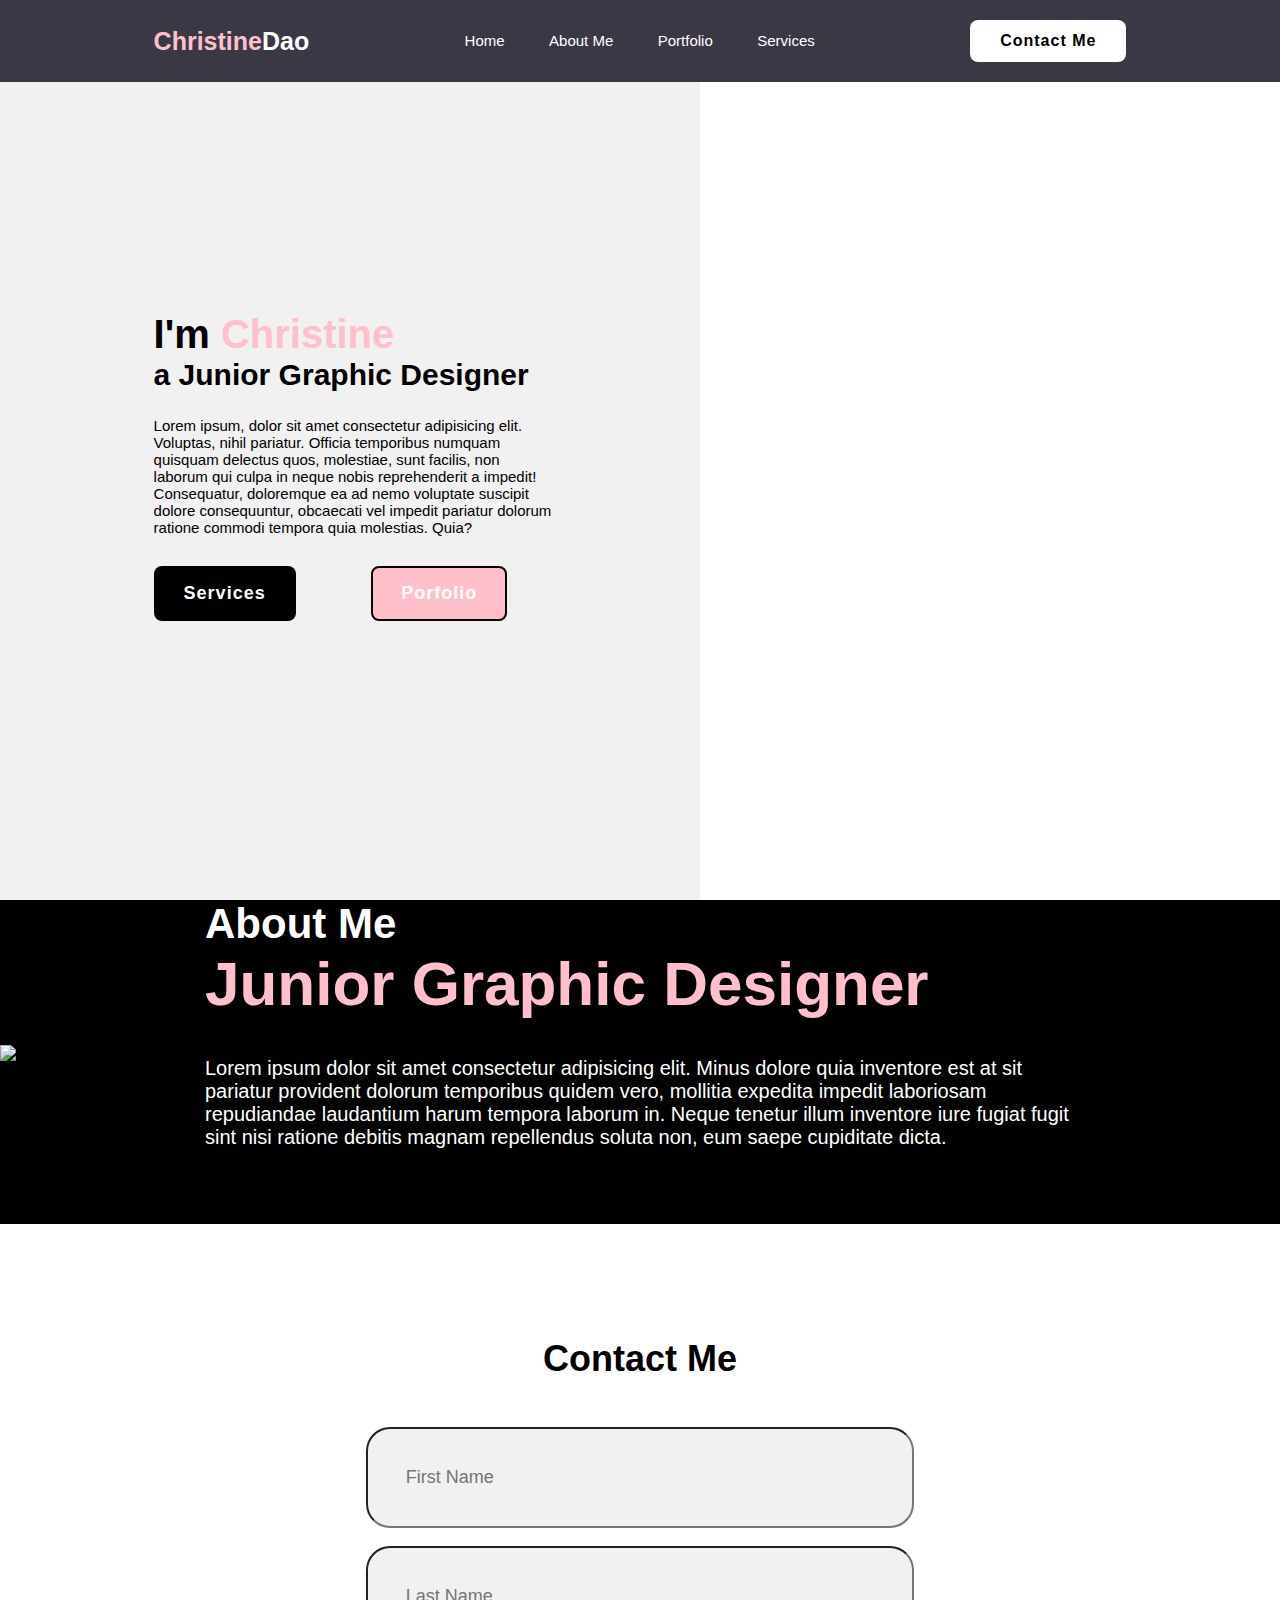
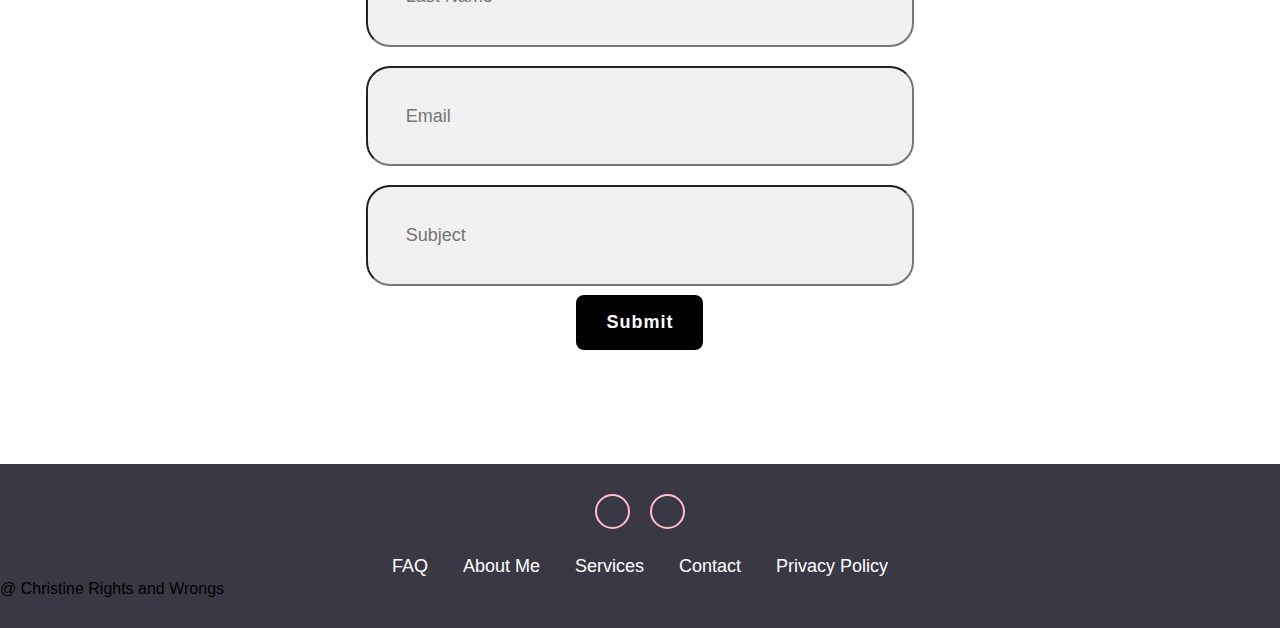
==== index.html @ f2e5ec28 "Update and rename mainpage.html to index.html" ====
<!-- Christine 665583670 -->
<!DOCTYPE html>
<html lang="en">
<head>
    <meta charset="UTF-8">
    <meta name="viewport" content="width=device-width, initial-scale=1.0">
    <title>Chrisine Dao Portfolio</title>
    <link rel="stylesheet" type="text/css" href="index.css">
</head>
<head>
    <style type="text/css">

    </style>
</head>
<body>
<header class="header">
        <a href="mainpage.html" class="logo"><span>Christine</span>Dao</a>
    <nav class="navbar">
         <a href="mainpage.html">Home</a>
         <a href="aboutme.html" class="active">About Me</a>
        <a href="mywork.html">Portfolio</a>
        <a href="services.html">Services</a>
       
    </nav>
    <a href="#contact-form" class="contact">Contact Me</a>
</header>
<section class="home">
<div>
    <h1>I'm <span>Christine</span></h1>
    <h2>a Junior Graphic Designer</h2>

    <div><p> Lorem ipsum, dolor sit amet consectetur adipisicing elit. Voluptas, nihil pariatur. Officia temporibus numquam quisquam delectus quos, molestiae, sunt facilis, non laborum qui culpa in neque nobis reprehenderit a impedit! Consequatur, doloremque ea ad nemo voluptate suscipit dolore consequuntur, obcaecati vel impedit pariatur dolorum ratione commodi tempora quia molestias. Quia?</p>
</div>
    <div class="btn-box">
        <a href="services.html"><button class="btn-1">Services</button></a>
        <a href="mywork.html"><button class="btn-2">Porfolio</button></a>
    </div>
</div>
<div class="img-box">
<img src="../Mini-Project/photos/profilepicture.jpg" alt="">
</div>
</section>
<section class="about">
<div class="about-img"><img  src="../Mini-Project/photos/profilepicture.jpg" alt="profilepicture">
</div>   
    <div class="about-content">
        <h2 class="heading">About Me</h2>
        <h1>Junior Graphic Designer</h1>
        <p>Lorem ipsum dolor sit amet consectetur adipisicing elit. Minus dolore quia inventore est at sit pariatur provident dolorum temporibus quidem vero, mollitia expedita impedit laboriosam repudiandae laudantium harum tempora laborum in. Neque tenetur illum inventore iure fugiat fugit sint nisi ratione debitis magnam repellendus soluta non, eum saepe cupiditate dicta.</p>
    </div>
</section>
<section class="contact-form" id="contact-form">
    <h2 class="contact-me">Contact Me</h2>
    <form action="#">
        <div class="input-box">
            <input type="text" placeholder="First Name">
</div>
        <div class="input-box">
            <input type="text" placeholder="Last Name">
        </div>
        <div class="input-box">
            
            <input type="email" placeholder="Email">
        </div>
        <div class="input-box">
            <input type="text" placeholder="Subject">
        </div>

        <input type="submit" value="Submit" class="btn-1">
    </form>
</section>

<footer class="footer">

    <div class="social">
        <a href="#"> <i><img src="../Mini-Project/photos/facebook-circle-logo-24.png" alt=""></i></a>
        <a href="#"> <i><img src="../Mini-Project/photos/instagram-alt-logo-24.png" alt=""></i></a>
    </div>
    <ul class="list">
        <li>
            <a href="#">FAQ</a>
        </li>
        <li>
            <a href="#">About Me</a>
        </li>
        <li>
            <a href="#">Services</a>
        </li>
        <li>
            <a href="#">Contact</a>
        </li>
        <li>
            <a href="#">Privacy Policy</a>
        </li>
    </ul>
<p class="copyright">@ Christine Rights and Wrongs</p>

</footer>

</body>
</html>
---- index.css ----
*{
    margin: 0;
    padding: 0;
    box-sizing: border-box;
    font-family: Arial, Helvetica, sans-serif;
    text-decoration: none;
    list-style-type: none;
}
.header{
    position: fixed;
    top: 0;
    left: 0;
    width: 100%;
    padding: 20px 12%;
    background-color: #3A3845;
    display: flex;
    justify-content: space-between;
    align-items: center;
    z-index: 100;
 }
.logo{
    font-size: 25px;
    color: white;
    font-weight: 600;
}
.logo:hover{
    color: pink;
    text-shadow: 0 0 25px black
                0 0 50px black;
    transform: scale(1.1)
}
span{
    color: pink;
}
.navbar a{
    font-size: 15px;
    color: white;
    font-weight: 500;
    margin: 0 20px;
    border-bottom: 3px solid transparent;
}
.navbar a:hover,
.navbar a:active{
    color: pink;
    border-bottom: 3px solid pink;
}
.contact{
    padding: 10px 28px;
    background-color: white;
    color: black;
    border: 2px solid transparent;
    border-radius: 8px ;
    font-size: 16px;
    letter-spacing: 1px;
    font-weight: 600;
}
.contact:hover{
    background-color: pink;
    box-shadow: 0 0 25px pink;
    color: white;
}
/* homepage section starts here */
.home{
    width: 100%;
    min-height: 100vh;
    background: rgb(241, 241, 241);
    display: flex;
    align-items: center;
    gap: 7cm;
    padding: 30px 12% 0;
}
.home{
    max-width: 700px;
}
.home h2{
    font-size: 30px;
}
.home h1{
    font-size: 40px;
    line-height: 1.2;
}
.home p{
    font-size: 15px;
    margin: 25px 0 30px;
}
.btn-box{
    width: 400px;
    display: flex;
    gap: 2cm;
}
.btn-1{
    padding: 15px 28px;
    background: black;
    color: white;
    border: 2px solid transparent;
    border-radius: 8px;
    font-size: 18px;
    letter-spacing: 1px;
    font-weight: 600;
    cursor: pointer;
}
.btn-1:hover{
    background-color: white;
    color: black;
    border: 2px solid black;
}
.btn-2{
    padding: 15px 28px;
    background-color: pink;
    color: white;
    border: 2px solid black;
    border-radius: 8px;
    font-size: 18px;
    letter-spacing: 1px;
    font-weight: 600;
    cursor: pointer;
}
.btn-2:hover{
    background-color: white;
    color: pink;
}
.img-box img{
    border-radius: 50%;
    width: 250px;
}
::-webkit-scrollbar{
    width: 15px;
}
::-webkit-scrollbar-thumb{
    background-color: pink;
}
::-webkit-scrollbar-track{
    background-color: rgba(0, 0, 0, 6);
    width: 50px;
}
.about{
display: flex;
justify-content: center;
align-items: center;
padding-right: 5cm;
gap: 3cm;
background-color: black;
}
.about-img img{
    position: relative;
    width: 500px;
}
.about-content h2{
    text-align: left;
    color: white;
    font-size: 42px;
}
.about-content h1{
    font-size: 62px;
    color: pink;
}
.about-content p{
    color: white;
    font-size: 20px;
    margin: 1cm 0 2cm;
}
.contact-form h2{
    text-align: center;
    margin-top: 3cm;
    margin-bottom: 1cm;
    font-size: 36px;
}
.contact-form form{
    max-width: 15cm;
    margin: 1rem auto;
    text-align: center;
    margin-bottom: 3cm;
}
.contact-form form .input-box{
    display: flex;
    justify-content: center;
    flex-wrap: wrap;
    padding: 0.25cm;
}
.contact-form form .input-box input{
    width: 100%;
    padding: 1cm;
    font-size: 18px;
    color: black;
    background: rgb(241, 241, 241);
    border-radius: 1.5rem;
    resize: none;
}
.footer{
    position: relative;
    bottom: 0;
    width: 100%;
    padding: 30px 0;
    background-color: #3A3845;
}
.footer .social{
    text-align: center;
    padding-bottom: 20px;
    color: white;
}
.footer .social a{
    font-size: 24px;
    color: white;
    border: 2px solid pink;
    width: 35px;
    height: 35px;
    line-height: 47px;
    display: inline-block;
    text-align: center;
    border-radius: 50%;
    margin: 0 8px;
}
.footer .social a:hover{
    transform: scale(1.2);
    color: pink;
    border: 1px solid pink;
}
.footer ul{
    margin-top: 0;
    padding: 0;
    font-size: 18px;
    line-height: 1.6;
    margin-bottom: 0;
    text-align: center;
}
.footer ul li a{
    color: white;
    border-bottom: 3px solid transparent;
}
.footer ul li a:hover{
    border-bottom: 3px solid pink;
}
.footer ul li{
    display: inline-block;
    padding: 0 15px;
}
.footer.copyright{
    margin-top: 15px;
    text-align: center;
    font-size: 12px;
    color: white;
}
/* home page section ends here */
.col{
    width: 200px;
    height: 500px;
    margin: 18px;
    float: right;
    font-size: 12px;
    color: rgb(241, 241, 241);
}
.about-me{
    width: 100%;
    min-height: 100vh;
    background: rgb(241, 241, 241);
    display: flex;
    align-items: center;
    gap: 7cm;
    padding: 30px 12% 0;
}
.about-me h1{
    font-size: 50px;
    padding: 0 0 25px;
    color: pink;
}
.about-me p{
    font-size: 18px;
    padding: 0 0 25px;
}
.about-me2{
    width: 100%;
    min-height: 100vh;
    background-image: url(../Mini-Project/photos/potteryimg.jpg); 
    background-size: cover;
    position: sticky;
}
.about-me2 h1{
    font-size: 50px;
    padding: 10cm 5cm 0 5cm;
    color: white;
}
.about-me2 p{
    font-size: 18px;
    padding: 1cm 5cm 0 5cm;
    color: white;
}
/* about me section ends here */
.container{
    background-color: beige;
    width: 80%;
    max-height: 100vh;
    padding-top: 80px;
    justify-content: center;
    flex-wrap: wrap;
}
.button-mywork{
    background-color: pink;
    border: 1px solid black;
    width: 1426px;
    height: 200px;
    font-size: xx-large;
    text-align: center;
    padding-top: 80px; 
}
.button-mywork:hover{
    background-color: black;
    color: white;
    border: 2px solid black;
    cursor: pointer;
}
/* Portfolio section ends here */
.table-area{
    margin-left: auto;
    margin-right: auto;
    margin-top: 80px;
    margin-bottom: 0px;
}
table{
    background-color: pink;
}
.collum{
    width: 300px;
    text-align: center;

}
.table-area tr{
    font-size: 20px;
}
.table-area tr td{
    padding-top: 5px;
    padding-bottom: 5px;
    padding-left: 30px;
    padding-right: 30px;
}
.price-col{
    text-align: right;
}
/* services page ends here */
.branding-display{
    margin-left: auto;
    margin-right: auto;
    margin-top: 80px;
    margin-bottom: 0px;
}
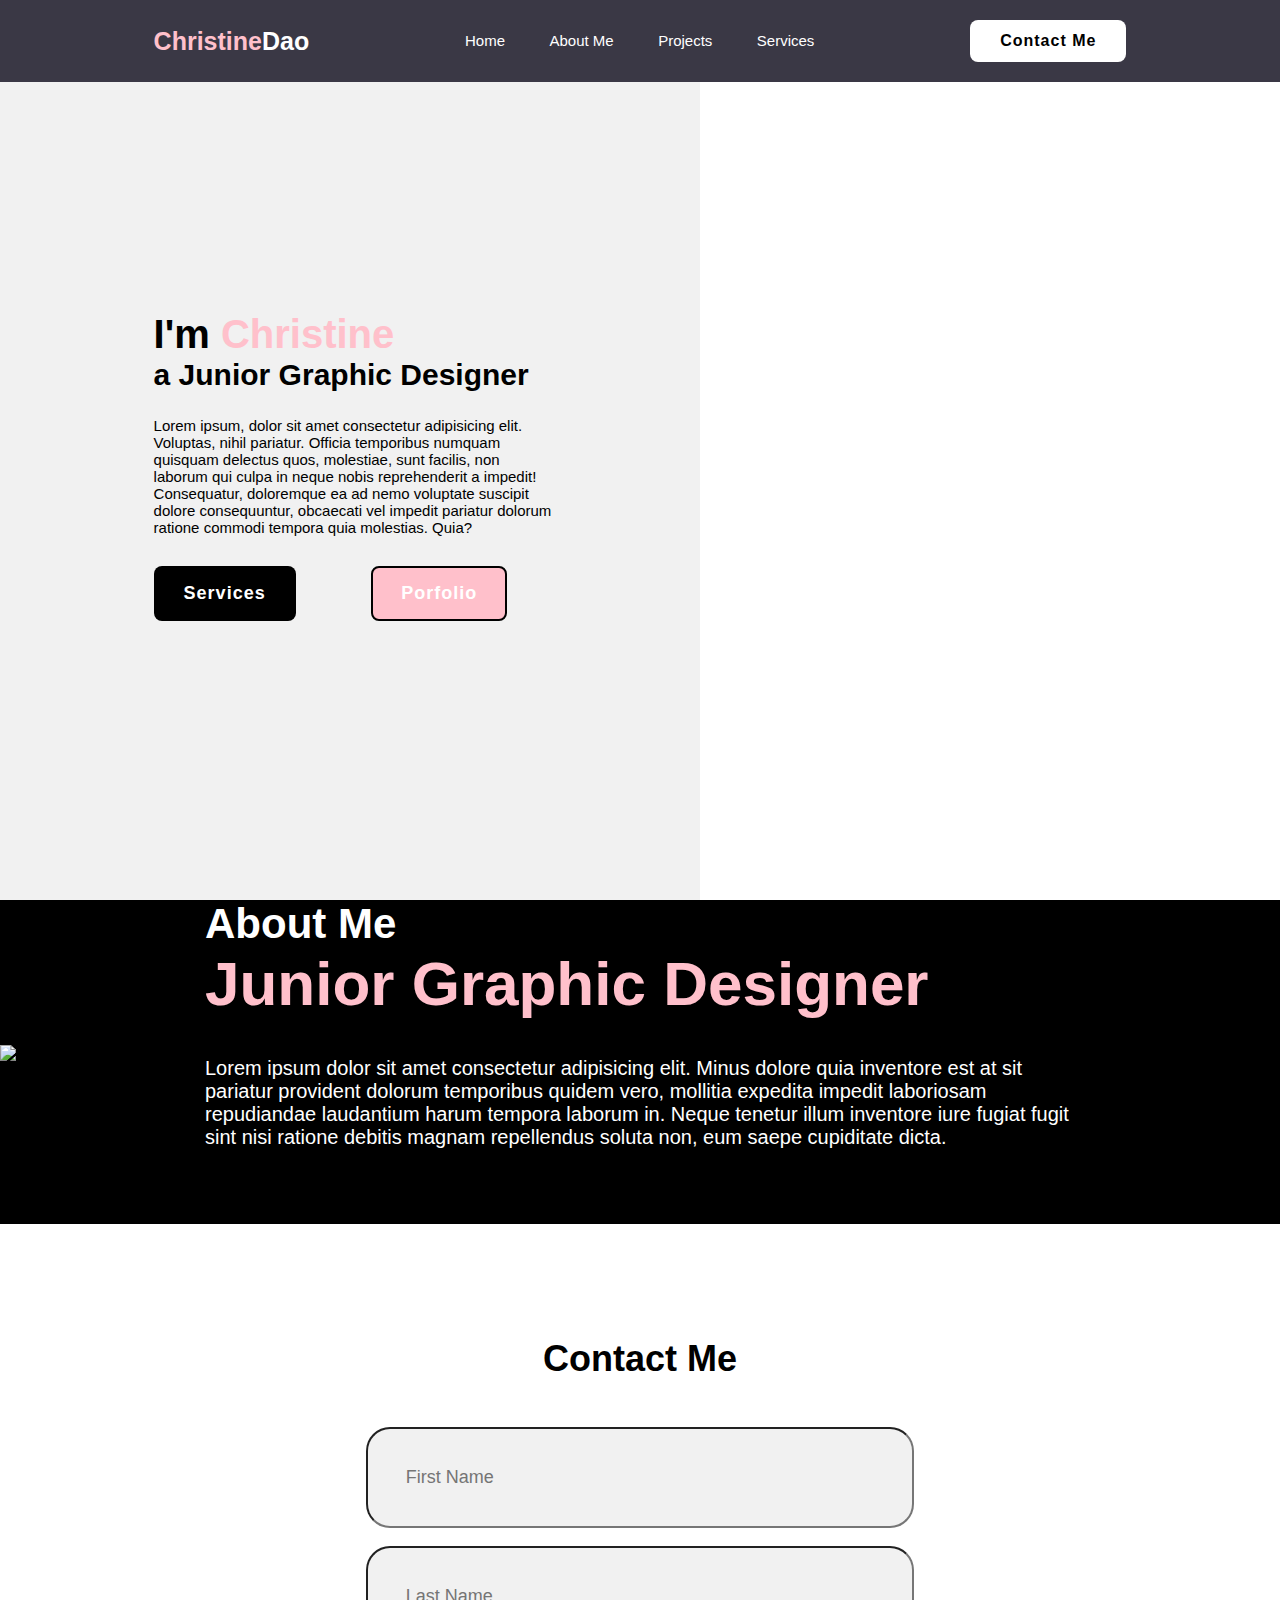
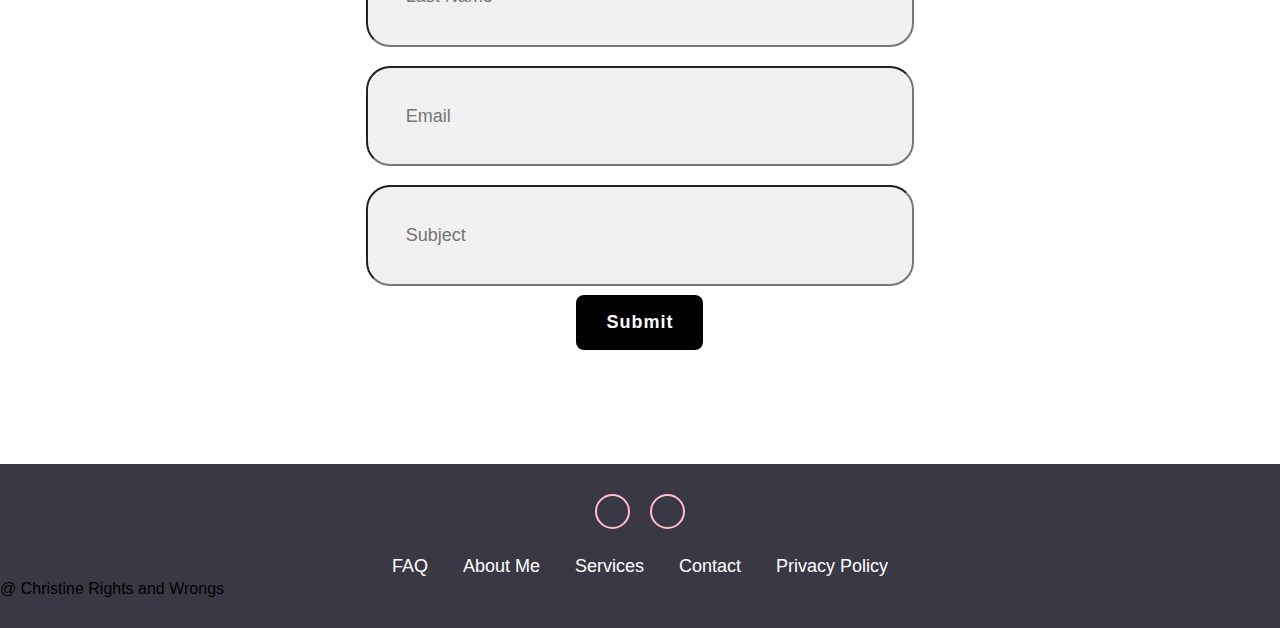
==== commit e4d1e685: "Update index.html" ====
--- a/index.html
+++ b/index.html
@@ -14,16 +14,15 @@
 </head>
 <body>
 <header class="header">
-        <a href="mainpage.html" class="logo"><span>Christine</span>Dao</a>
+        <a href="index.html" class="logo"><span>Christine</span>Dao</a>
     <nav class="navbar">
-         <a href="mainpage.html">Home</a>
-         <a href="aboutme.html" class="active">About Me</a>
-        <a href="mywork.html">Portfolio</a>
+        <a href="index.html">Home</a>
+        <a href="aboutme.html" class="active">About Me</a>
+        <a href="mywork.html">Projects</a>
         <a href="services.html">Services</a>
-       
     </nav>
-    <a href="#contact-form" class="contact">Contact Me</a>
-</header>
+    <a href="../Mini-Project/index.html#contact-form" class="contact">Contact Me</a>
+</header> 
 <section class="home">
 <div>
     <h1>I'm <span>Christine</span></h1>
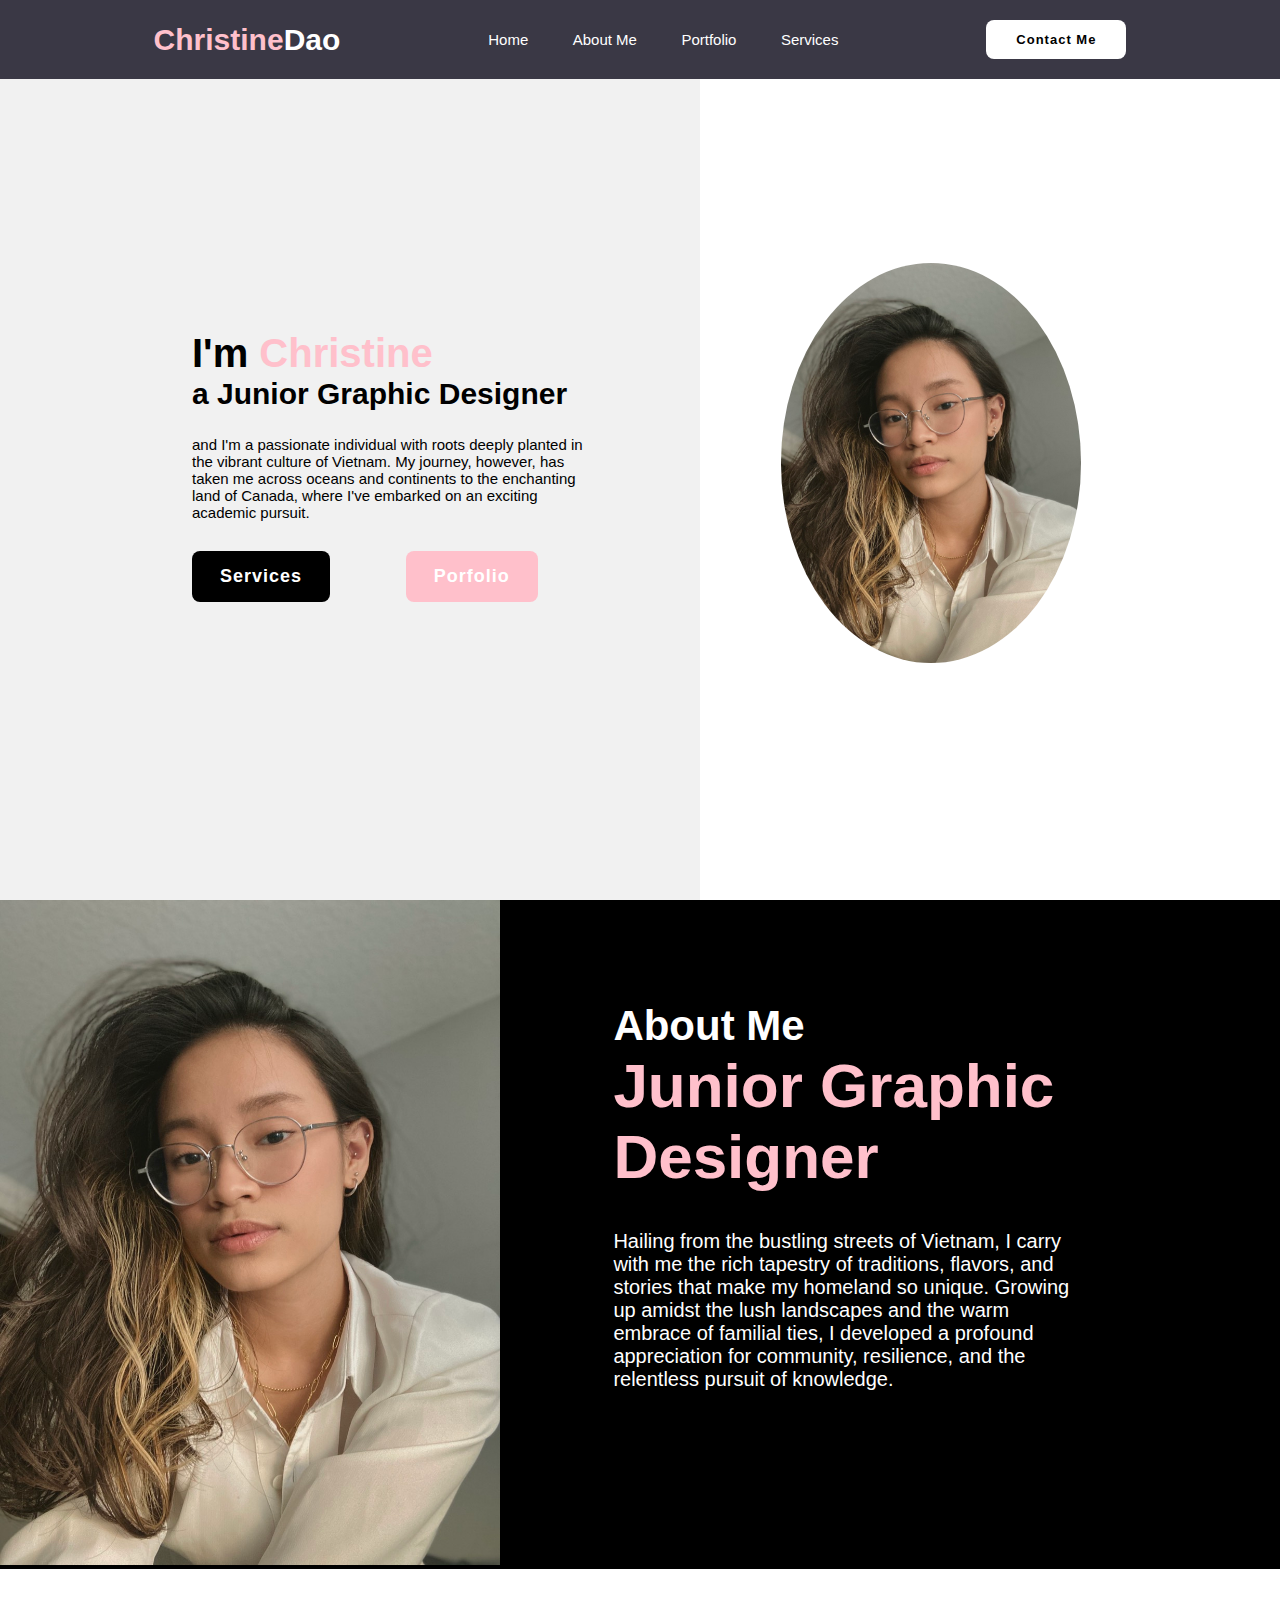
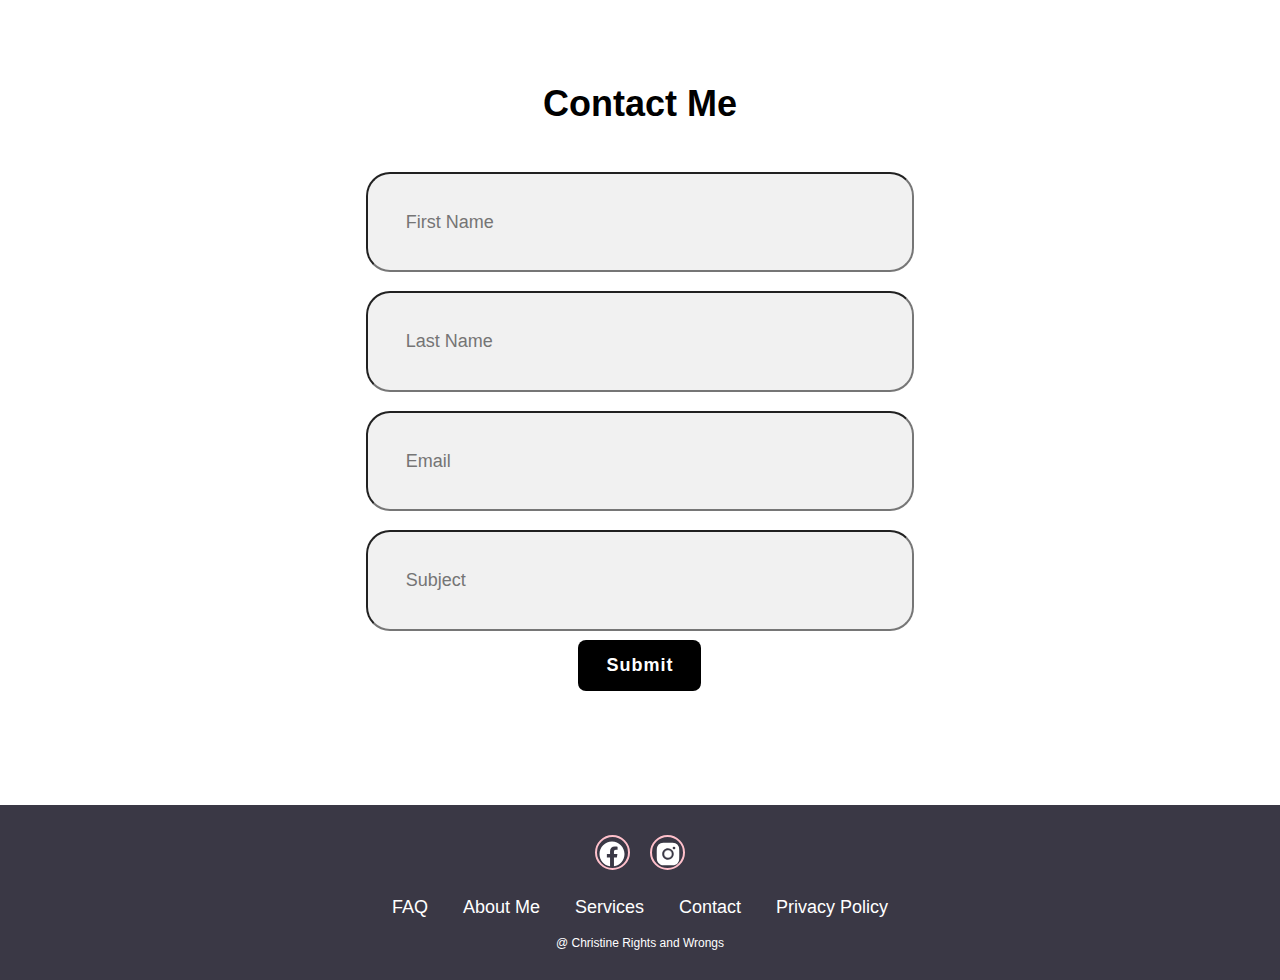
==== commit be457cbe: "Add files via upload" ====
--- a/index.html
+++ b/index.html
@@ -16,19 +16,20 @@
 <header class="header">
         <a href="index.html" class="logo"><span>Christine</span>Dao</a>
     <nav class="navbar">
-        <a href="index.html">Home</a>
-        <a href="aboutme.html" class="active">About Me</a>
-        <a href="mywork.html">Projects</a>
+         <a href="index.html">Home</a>
+         <a href="aboutme.html" class="active">About Me</a>
+        <a href="mywork.html">Portfolio</a>
         <a href="services.html">Services</a>
+       
     </nav>
-    <a href="../Mini-Project/index.html#contact-form" class="contact">Contact Me</a>
-</header> 
+    <a href="#contact-form" class="contact">Contact Me</a>
+</header>
 <section class="home">
 <div>
     <h1>I'm <span>Christine</span></h1>
     <h2>a Junior Graphic Designer</h2>
 
-    <div><p> Lorem ipsum, dolor sit amet consectetur adipisicing elit. Voluptas, nihil pariatur. Officia temporibus numquam quisquam delectus quos, molestiae, sunt facilis, non laborum qui culpa in neque nobis reprehenderit a impedit! Consequatur, doloremque ea ad nemo voluptate suscipit dolore consequuntur, obcaecati vel impedit pariatur dolorum ratione commodi tempora quia molestias. Quia?</p>
+    <div><p>and I'm a passionate individual with roots deeply planted in the vibrant culture of Vietnam. My journey, however, has taken me across oceans and continents to the enchanting land of Canada, where I've embarked on an exciting academic pursuit.</p>
 </div>
     <div class="btn-box">
         <a href="services.html"><button class="btn-1">Services</button></a>
@@ -36,16 +37,16 @@
     </div>
 </div>
 <div class="img-box">
-<img src="../Mini-Project/photos/profilepicture.jpg" alt="">
+<img src="photos/profilepicture.jpg" alt="">
 </div>
 </section>
 <section class="about">
-<div class="about-img"><img  src="../Mini-Project/photos/profilepicture.jpg" alt="profilepicture">
+<div class="about-img"><img  src="photos/profilepicture.jpg" alt="">
 </div>   
     <div class="about-content">
         <h2 class="heading">About Me</h2>
         <h1>Junior Graphic Designer</h1>
-        <p>Lorem ipsum dolor sit amet consectetur adipisicing elit. Minus dolore quia inventore est at sit pariatur provident dolorum temporibus quidem vero, mollitia expedita impedit laboriosam repudiandae laudantium harum tempora laborum in. Neque tenetur illum inventore iure fugiat fugit sint nisi ratione debitis magnam repellendus soluta non, eum saepe cupiditate dicta.</p>
+        <p> Hailing from the bustling streets of Vietnam, I carry with me the rich tapestry of traditions, flavors, and stories that make my homeland so unique. Growing up amidst the lush landscapes and the warm embrace of familial ties, I developed a profound appreciation for community, resilience, and the relentless pursuit of knowledge.</p>
     </div>
 </section>
 <section class="contact-form" id="contact-form">
@@ -72,8 +73,8 @@
 <footer class="footer">
 
     <div class="social">
-        <a href="#"> <i><img src="../Mini-Project/photos/facebook-circle-logo-24.png" alt=""></i></a>
-        <a href="#"> <i><img src="../Mini-Project/photos/instagram-alt-logo-24.png" alt=""></i></a>
+        <a href="#"> <i><img src="photos/facebook-circle-logo-24.png" alt=""></i></a>
+        <a href="#"> <i><img src="photos/instagram-alt-logo-24.png" alt=""></i></a>
     </div>
     <ul class="list">
         <li>
--- a/index.css
+++ b/index.css
@@ -19,7 +19,7 @@
     z-index: 100;
  }
 .logo{
-    font-size: 25px;
+    font-size: 30px;
     color: white;
     font-weight: 600;
 }
@@ -50,7 +50,7 @@
     color: black;
     border: 2px solid transparent;
     border-radius: 8px ;
-    font-size: 16px;
+    font-size: 13px;
     letter-spacing: 1px;
     font-weight: 600;
 }
@@ -66,10 +66,8 @@
     background: rgb(241, 241, 241);
     display: flex;
     align-items: center;
-    gap: 7cm;
-    padding: 30px 12% 0;
-}
-.home{
+    gap: 5cm;
+    padding: 30px 15% 0;
     max-width: 700px;
 }
 .home h2{
@@ -92,7 +90,7 @@
     padding: 15px 28px;
     background: black;
     color: white;
-    border: 2px solid transparent;
+    border: 2px;
     border-radius: 8px;
     font-size: 18px;
     letter-spacing: 1px;
@@ -102,13 +100,13 @@
 .btn-1:hover{
     background-color: white;
     color: black;
-    border: 2px solid black;
+    border: 2px;
 }
 .btn-2{
     padding: 15px 28px;
     background-color: pink;
     color: white;
-    border: 2px solid black;
+    border: 2px;
     border-radius: 8px;
     font-size: 18px;
     letter-spacing: 1px;
@@ -121,7 +119,7 @@
 }
 .img-box img{
     border-radius: 50%;
-    width: 250px;
+    width: 300px;
 }
 ::-webkit-scrollbar{
     width: 15px;
@@ -234,7 +232,7 @@
     display: inline-block;
     padding: 0 15px;
 }
-.footer.copyright{
+.footer .copyright{
     margin-top: 15px;
     text-align: center;
     font-size: 12px;
@@ -254,9 +252,9 @@
     min-height: 100vh;
     background: rgb(241, 241, 241);
     display: flex;
-    align-items: center;
+    align-items: left;
     gap: 7cm;
-    padding: 30px 12% 0;
+    padding: 100px 12% 0;
 }
 .about-me h1{
     font-size: 50px;
@@ -270,13 +268,13 @@
 .about-me2{
     width: 100%;
     min-height: 100vh;
-    background-image: url(../Mini-Project/photos/potteryimg.jpg); 
+    background-image: url(photos/potteryimg.jpg); 
     background-size: cover;
     position: sticky;
 }
 .about-me2 h1{
     font-size: 50px;
-    padding: 10cm 5cm 0 5cm;
+    padding: 20% 5cm 0 5cm;
     color: white;
 }
 .about-me2 p{
@@ -312,11 +310,13 @@
 .table-area{
     margin-left: auto;
     margin-right: auto;
-    margin-top: 80px;
-    margin-bottom: 0px;
+    margin-top: 150px;
+    margin-bottom: 100px;
 }
 table{
-    background-color: pink;
+    background-color: beige;
+    border-collapse: collapse;
+    border-color: pink;
 }
 .collum{
     width: 300px;
@@ -337,9 +337,23 @@
 }
 /* services page ends here */
 .branding-display{
-    margin-left: auto;
-    margin-right: auto;
-    margin-top: 80px;
-    margin-bottom: 0px;
-}
-
+    margin: 100px;
+    display: flex;
+    justify-items: center;
+    justify-content: center;
+}
+/* Branding html ends here */
+.drawing{
+    margin: 150px 50px 150px 50px;
+    display: grid;
+    justify-items: center;
+}
+.drawing h1{
+    padding-bottom: 10px;
+}
+.drawing img{
+    padding: 15px;
+}
+.pottery{
+    margin: 150px 50px 150px 50px;
+}
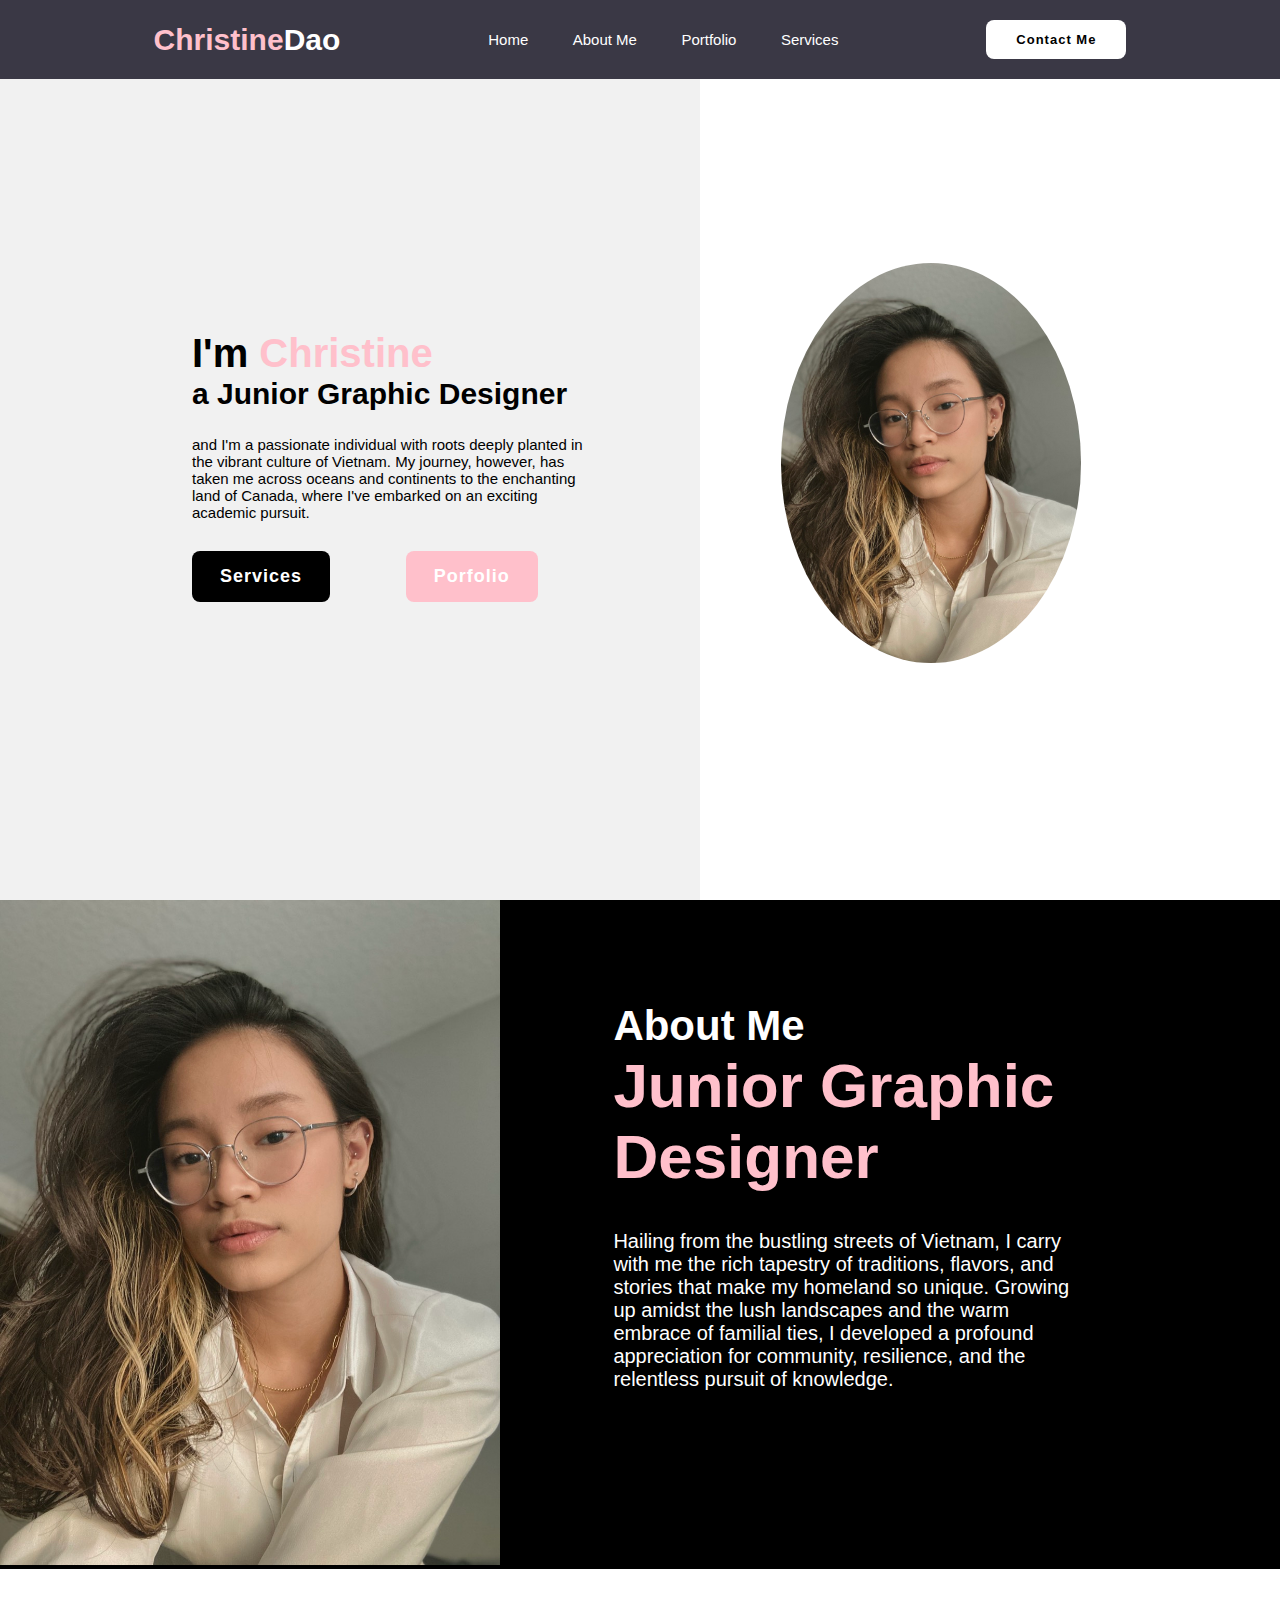
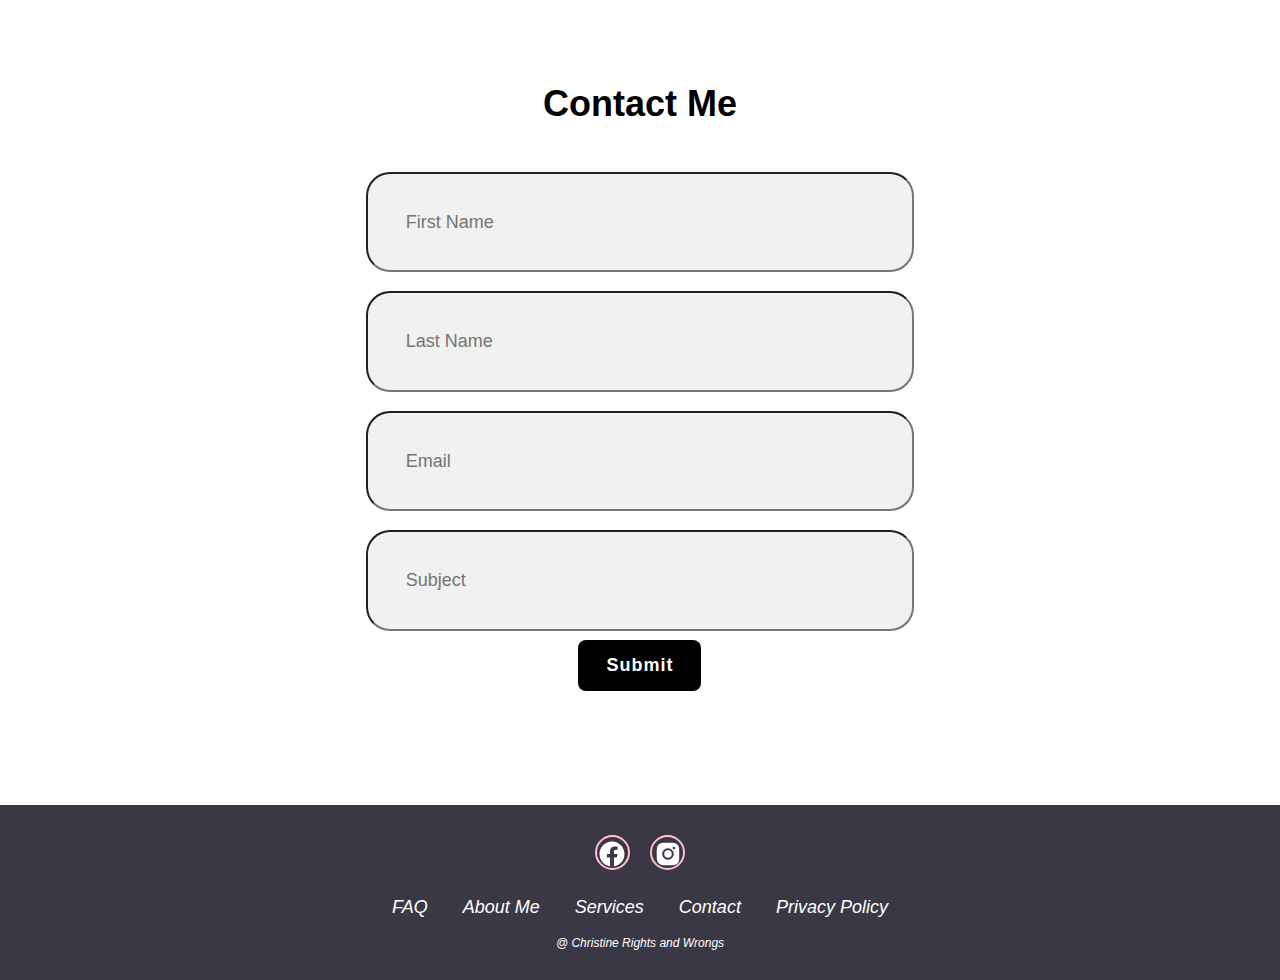
==== commit 3f57259f: "Add files via upload" ====
--- a/index.html
+++ b/index.html
@@ -74,7 +74,7 @@
 
     <div class="social">
         <a href="#"> <i><img src="photos/facebook-circle-logo-24.png" alt=""></i></a>
-        <a href="#"> <i><img src="photos/instagram-alt-logo-24.png" alt=""></i></a>
+        <a href="#"> <i><img src="photos/instagram-alt-logo-24.png" alt=""></a>
     </div>
     <ul class="list">
         <li>
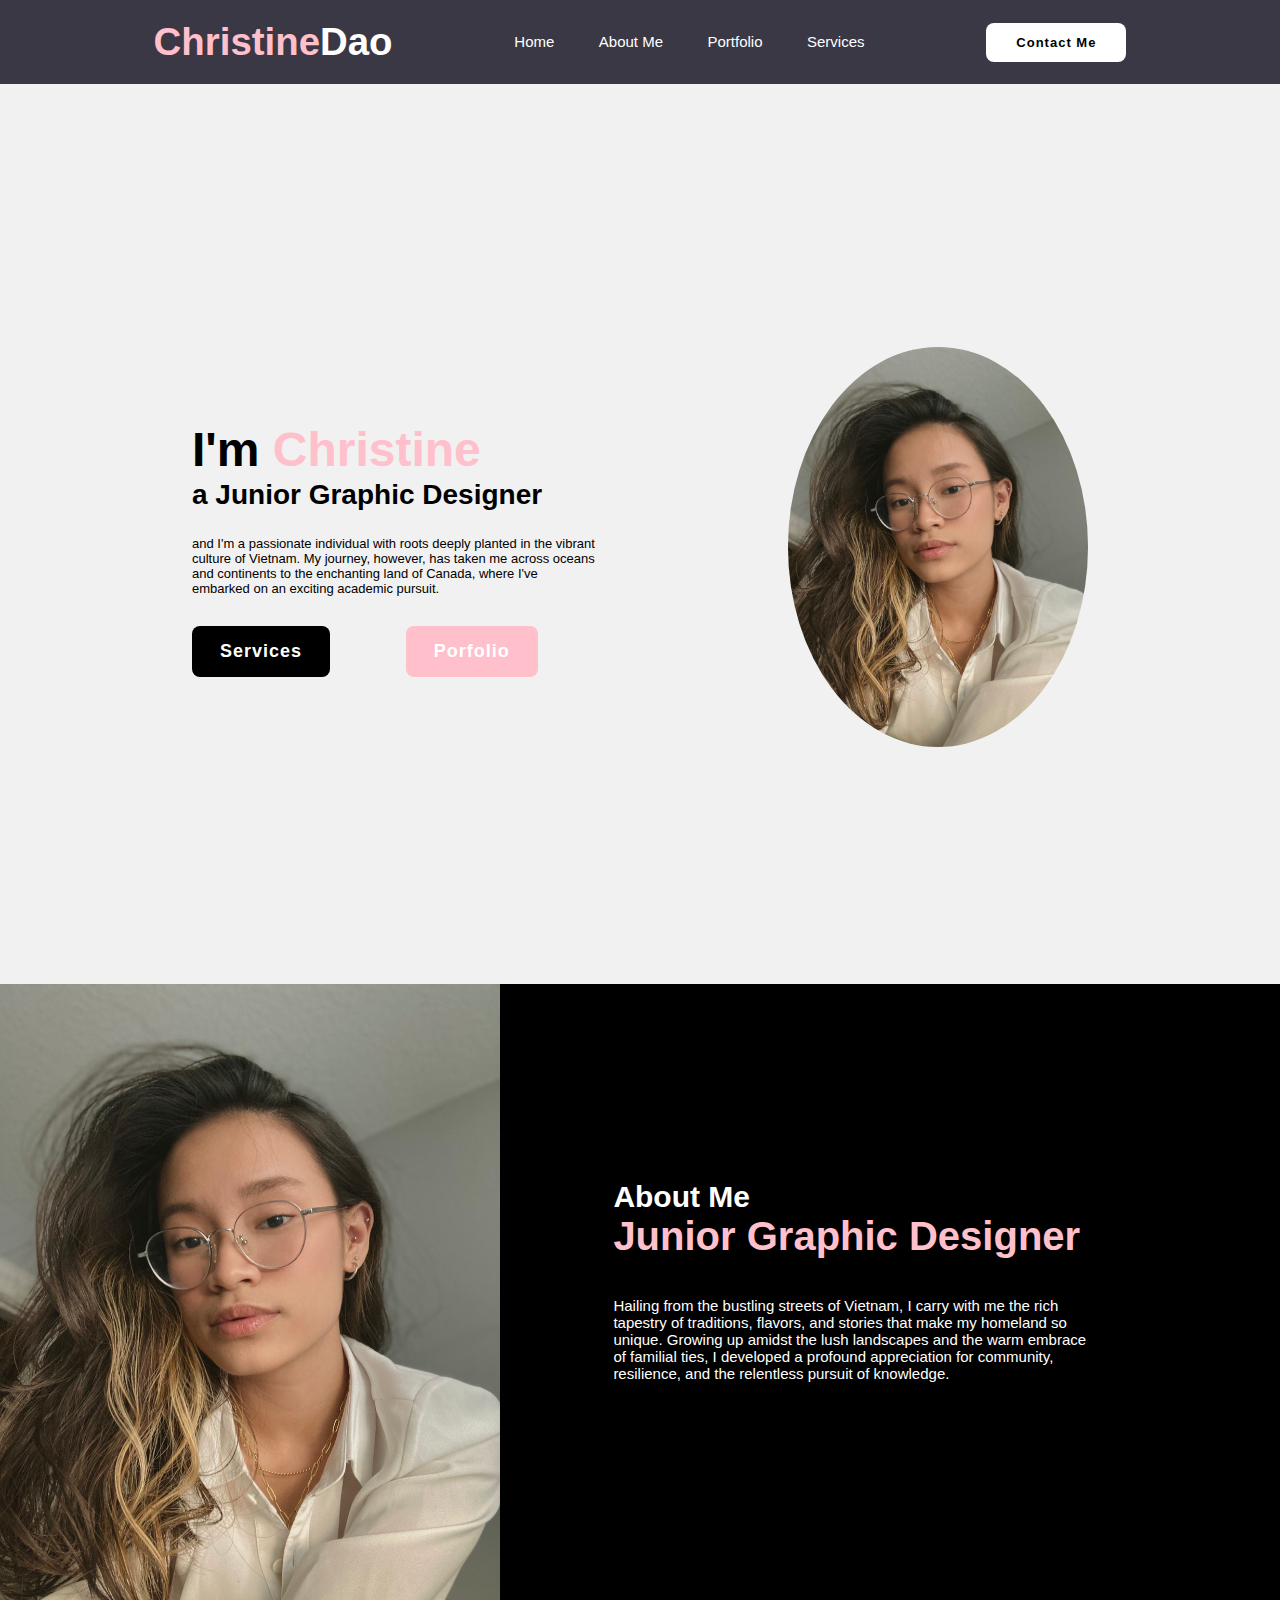
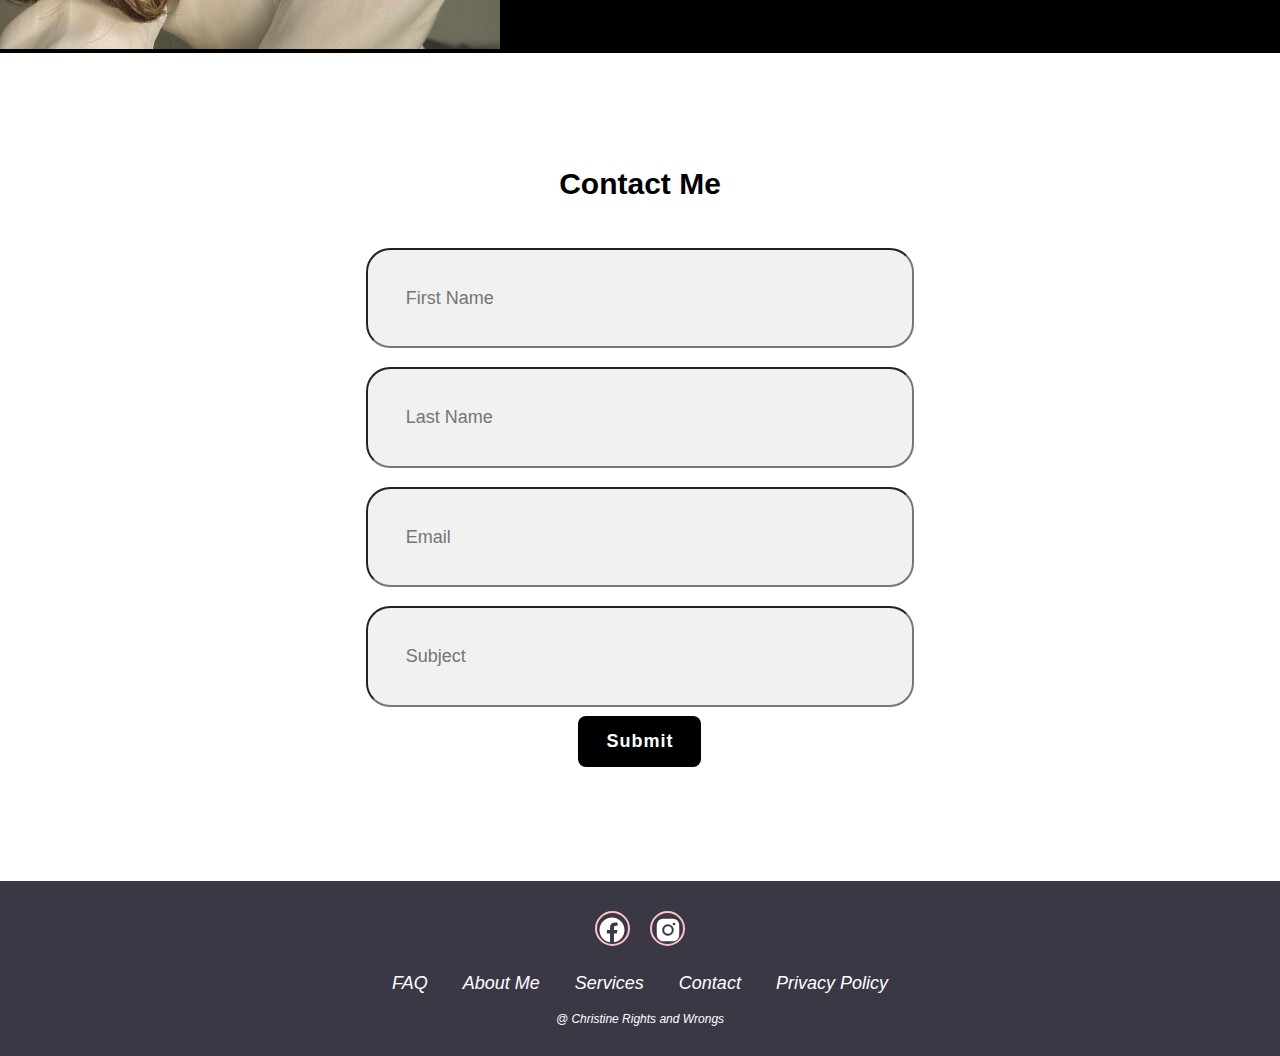
==== commit a82e3d84: "Add files via upload" ====
--- a/index.html
+++ b/index.html
@@ -5,7 +5,7 @@
     <meta charset="UTF-8">
     <meta name="viewport" content="width=device-width, initial-scale=1.0">
     <title>Chrisine Dao Portfolio</title>
-    <link rel="stylesheet" type="text/css" href="index.css">
+    <link rel="stylesheet" type="text/css" href="style.css">
 </head>
 <head>
     <style type="text/css">
@@ -98,4 +98,4 @@
 </footer>
 
 </body>
-</html>
+</html>--- a/style.css
+++ b/style.css
@@ -0,0 +1,397 @@
+*{
+    margin: 0;
+    padding: 0;
+    box-sizing: border-box;
+    font-family: Arial, Helvetica, sans-serif;
+    text-decoration: none;
+    list-style-type: none;
+}
+/* Tablet */
+@media (max-width: 768px){
+    .navbar .footer{
+        display: none;
+    }
+    img{ width: 90%};
+}
+/* Smaller Tablet */
+@media (max-width: 568px){
+    .navbar .footer{
+        display: none;
+    }
+    img{ width: 90%};
+}
+/* Mobile */
+@media (max-width: 328px){
+    .navbar .footer img{
+        display: block;
+    }
+    img{ width: 90%};
+}    
+.header{
+    position: relative;
+    top: 0;
+    left: 0;
+    width: 100%;
+    padding: 20px 12%;
+    background-color: #3A3845;
+    display: flex;
+    justify-content: space-between;
+    align-items: center;
+    z-index: 100;
+    margin: auto;
+ }
+.logo{
+    font-size: 3vw;
+    color: white;
+    font-weight: 600;
+    
+}
+.logo:hover{
+    color: pink;
+    text-shadow: 0 0 25px black
+                0 0 50px black;
+    transform: scale(1.1)
+}
+span{
+    color: pink;
+}
+.navbar a{
+    font-size: 15px;
+    color: white;
+    font-weight: 500;
+    margin: 0 20px;
+    border-bottom: 3px solid transparent;
+}
+.navbar a:hover,
+.navbar a:active{
+    color: pink;
+    border-bottom: 3px solid pink;
+}
+.contact{
+    padding: 10px 28px;
+    background-color: white;
+    color: black;
+    border: 2px solid transparent;
+    border-radius: 8px ;
+    font-size: 13px;
+    letter-spacing: 1px;
+    font-weight: 600;
+    text-align: center;
+}
+.contact:hover{
+    background-color: pink;
+    box-shadow: 0 0 25px pink;
+    color: white;
+}
+/* homepage section starts here */
+.home{
+    width: 100%;
+    min-height: 100vh;
+    background: rgb(241, 241, 241);
+    display: flex;
+    align-items: center;
+    gap: 5cm;
+    padding: 30px 15% 0;
+}
+.home h2{
+    font-size: 28px;
+}
+.home h1{
+    font-size: 48px;
+    line-height: 1.2;
+}
+.home p{
+    font-size: 13px;
+    margin: 25px 0 30px;
+}
+.btn-box{
+    width: 400px;
+    display: flex;
+    gap: 2cm;
+}
+.btn-1{
+    padding: 15px 28px;
+    background: black;
+    color: white;
+    border: 2px;
+    border-radius: 8px;
+    font-size: 18px;
+    letter-spacing: 1px;
+    font-weight: 600;
+    cursor: pointer;
+}
+.btn-1:hover{
+    background-color: white;
+    color: black;
+    border: 2px;
+}
+.btn-2{
+    padding: 15px 28px;
+    background-color: pink;
+    color: white;
+    border: 2px;
+    border-radius: 8px;
+    font-size: 18px;
+    letter-spacing: 1px;
+    font-weight: 600;
+    cursor: pointer;
+}
+.btn-2:hover{
+    background-color: white;
+    color: pink;
+}
+.img-box img{
+    border-radius: 50%;
+    width: 300px;
+}
+::-webkit-scrollbar{
+    width: 15px;
+}
+::-webkit-scrollbar-thumb{
+    background-color: pink;
+}
+::-webkit-scrollbar-track{
+    background-color: rgba(0, 0, 0, 6);
+    width: 50px;
+}
+.about{
+display: flex;
+justify-content: center;
+align-items: center;
+padding-right: 5cm;
+gap: 3cm;
+background-color: black;
+}
+.about-img img{
+    position: relative;
+    width: 500px;
+}
+.about-content h2{
+    text-align: left;
+    color: white;
+    font-size: 30px;
+}
+.about-content h1{
+    font-size: 40px;
+    color: pink;
+}
+.about-content p{
+    color: white;
+    font-size: 15px;
+    margin: 1cm 0 2cm;
+}
+.contact-form h2{
+    text-align: center;
+    margin-top: 3cm;
+    margin-bottom: 1cm;
+    font-size: 30px;
+}
+.contact-form form{
+    max-width: 15cm;
+    margin: 1rem auto;
+    text-align: center;
+    margin-bottom: 3cm;
+}
+.contact-form form .input-box{
+    display: flex;
+    justify-content: center;
+    flex-wrap: wrap;
+    padding: 0.25cm;
+}
+.contact-form form .input-box input{
+    width: 100%;
+    padding: 1cm;
+    font-size: 18px;
+    color: black;
+    background: rgb(241, 241, 241);
+    border-radius: 1.5rem;
+    resize: none;
+}
+.footer{
+    position: relative;
+    bottom: 0;
+    width: 100%;
+    padding: 30px 0;
+    background-color: #3A3845;
+    margin: auto;
+}
+.footer .social{
+    text-align: center;
+    padding-bottom: 20px;
+    color: white;
+}
+.footer .social a{
+    font-size: 24px;
+    color: white;
+    border: 2px solid pink;
+    width: 35px;
+    height: 35px;
+    line-height: 47px;
+    display: inline-block;
+    text-align: center;
+    border-radius: 50%;
+    margin: 0 8px;
+}
+.footer .social a:hover{
+    transform: scale(1.2);
+    color: pink;
+    border: 1px solid pink;
+}
+.footer ul{
+    margin-top: 0;
+    padding: 0;
+    font-size: 18px;
+    line-height: 1.6;
+    margin-bottom: 0;
+    text-align: center;
+}
+.footer ul li a{
+    color: white;
+    border-bottom: 3px solid transparent;
+}
+.footer ul li a:hover{
+    border-bottom: 3px solid pink;
+}
+.footer ul li{
+    display: inline-block;
+    padding: 0 15px;
+}
+.footer .copyright{
+    margin-top: 15px;
+    text-align: center;
+    font-size: 12px;
+    color: white;
+}
+/* home page section ends here */
+.col{
+    width: 100%;
+    height: 500px;
+    margin: 18px;
+    float: right;
+    font-size: 12px;
+    color: rgb(241, 241, 241);
+}
+.about-me{
+    width: 100%;
+    min-height: 100vh;
+    background: rgb(241, 241, 241);
+    display: flex;
+    align-items: center;
+    gap: 10%;
+    padding: 100px 12% 0;
+}
+.about-me h1{
+    font-size: 38px;
+    padding: 0 0 25px;
+    color: pink;
+}
+.about-me p{
+    font-size: 15px;
+    padding: 0 0 25px;
+}
+.about-me2{
+    width: 100%;
+    min-height: 100vh;
+    background-image: url(photos/potteryimg.jpg); 
+    background-size: cover;
+    position: sticky;
+    padding: auto;
+    justify-content: center;
+}
+.about-me2 h1{
+    font-size: 38px;
+    color: white;
+    padding: 10% 10% 0 10%
+}
+.about-me2 p{
+    font-size: 18px;
+    color: white;
+    padding: 5% 10% 10% 10%;
+}
+/* about me section ends here */
+.container{
+    background-color: none;
+    width: 100%
+}
+.button-mywork{
+    background-color: pink;
+    border: 1px solid #3A3845;
+    width: 100%;
+    height: 150px;
+    font-size: large;
+    text-align: center;
+    padding-top: 30px; 
+}
+.button-mywork:hover{
+    background-color: #3A3845;
+    color: white;
+    border: 2px solid #3A3845;
+    cursor: pointer;
+}
+/* Portfolio section ends here */
+.table-area{
+    margin: auto;
+}
+table{
+    background-color: beige;
+    border-collapse: collapse;
+    border-color: pink;
+}
+.collum{
+    width: 50%;
+    text-align: center;
+
+}
+.table-area tr{
+    font-size: 20px;
+}
+.table-area tr td{
+    padding-top: 5px;
+    padding-bottom: 5px;
+    padding-left: 30px;
+    padding-right: 30px;
+}
+.price-col{
+    text-align: right;
+}
+/* services page ends here */
+.branding-display{
+    margin: auto;
+    display: flex;
+    justify-items: center;
+    justify-content: center;
+}
+/* Branding html ends here */
+.drawing{
+    margin-top: 50px;
+    display: grid;
+    justify-items: center;
+}
+.drawing h1{
+    padding-bottom: 10px;
+}
+.drawing img{
+    padding: 15px;
+    max-width: 500px;
+}
+.pottery{
+    margin: auto;
+    display: flex;
+    flex-wrap: wrap;
+    justify-items: center;
+    justify-content: center;
+}
+.pottery img{
+    padding: 10px;
+    max-width: 500px;
+}
+.resources{
+    padding: 10px;
+    display: flex;
+    flex-direction: row;
+    justify-content: center;  
+}
+.resources img{
+    max-width: 200px;
+    padding: 10px;
+}